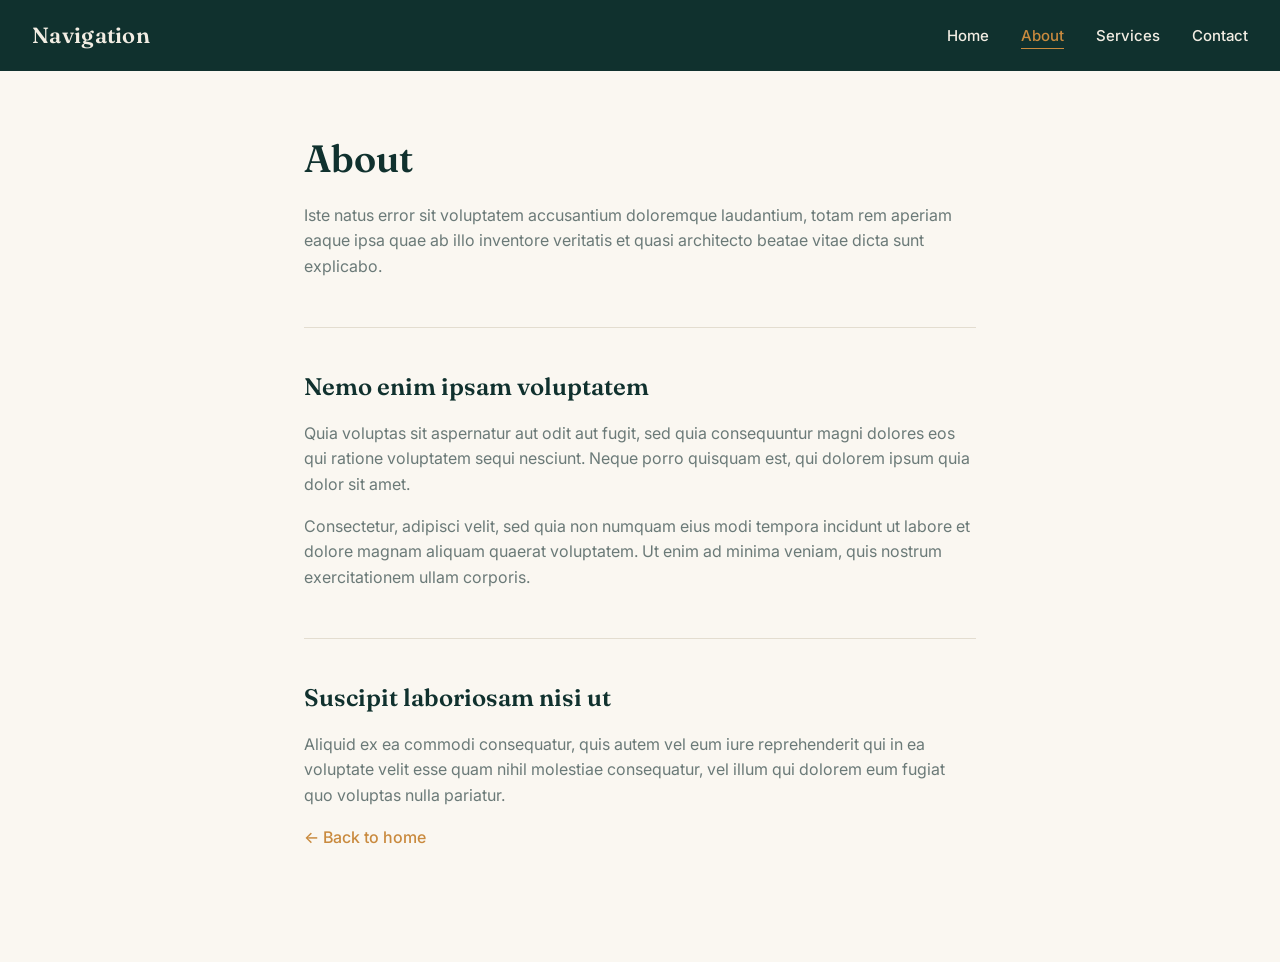
==== about.html @ e1a2c848 "Initial commit" ====
<!DOCTYPE html>
<html lang="en">
<head>
<meta charset="UTF-8">
<meta name="viewport" content="width=device-width, initial-scale=1.0">
<title>Lumen — About</title>
<link rel="preconnect" href="https://fonts.googleapis.com">
<link href="https://fonts.googleapis.com/css2?family=Fraunces:wght@500;600&family=Inter:wght@400;500;600&display=swap" rel="stylesheet">
<link rel="stylesheet" href="style.css">
</head>
<body>

<nav class="navbar">
  <div class="logo">Navigation</div>

  <ul class="nav-menu" id="navMenu">
    <li><a href="index.html" data-page="index">Home</a></li>
    <li><a href="about.html" data-page="about">About</a></li>
    <li><a href="index.html#services">Services</a></li>
    <li><a href="index.html#contact">Contact</a></li>
  </ul>

  <button class="hamburger" id="hamburger" aria-label="Toggle menu">
    <span></span>
    <span></span>
    <span></span>
  </button>
</nav>

<main class="content">

  <section class="hero">
    <h1>About</h1>
    <p>Iste natus error sit voluptatem accusantium doloremque laudantium, totam rem aperiam eaque ipsa quae ab illo inventore veritatis et quasi architecto beatae vitae dicta sunt explicabo.</p>
  </section>

  <section class="content-block">
    <h2>Nemo enim ipsam voluptatem</h2>
    <p>Quia voluptas sit aspernatur aut odit aut fugit, sed quia consequuntur magni dolores eos qui ratione voluptatem sequi nesciunt. Neque porro quisquam est, qui dolorem ipsum quia dolor sit amet.</p>
    <p>Consectetur, adipisci velit, sed quia non numquam eius modi tempora incidunt ut labore et dolore magnam aliquam quaerat voluptatem. Ut enim ad minima veniam, quis nostrum exercitationem ullam corporis.</p>
  </section>

  <section class="content-block">
    <h2>Suscipit laboriosam nisi ut</h2>
    <p>Aliquid ex ea commodi consequatur, quis autem vel eum iure reprehenderit qui in ea voluptate velit esse quam nihil molestiae consequatur, vel illum qui dolorem eum fugiat quo voluptas nulla pariatur.</p>
    <p><a class="text-link" href="index.html">&larr; Back to home</a></p>
  </section>

</main>

<script src="script.js"></script>
</body>
</html>
---- style.css ----
* {
  box-sizing: border-box;
  margin: 0;
  padding: 0;
}

:root {
  --ink: #10312e;
  --bg: #faf7f1;
  --nav-bg: #10312e;
  --nav-text: #f2ede3;
  
  --accent: #c98a3e;
  --muted: #6b7a78;
  --border: #e3ddd0;
}

body {
  font-family: 'Inter', Arial, sans-serif;
  color: var(--ink);
  background: var(--bg);
  line-height: 1.6;
}



.navbar {
  display: flex;
  align-items: center;
  justify-content: space-between;
  padding: 18px 32px;
  background: var(--nav-bg);
}

.logo {
  font-family: 'Fraunces', Georgia, serif;
  font-size: 22px;
  font-weight: 600;
  color: var(--nav-text);
  letter-spacing: 0.3px;
}

.nav-menu {
  display: flex;
  list-style: none;
  gap: 32px;
}

.nav-menu a {
  color: var(--nav-text);
  text-decoration: none;
  font-size: 15px;
  font-weight: 500;
  padding-bottom: 3px;
  border-bottom: 1px solid transparent;
  transition: border-color 0.2s ease, color 0.2s ease;
}

.nav-menu a:hover,
.nav-menu a.active {
  color: var(--accent);
  border-color: var(--accent);
}

.hamburger {
  display: none;
  flex-direction: column;
  gap: 5px;
  background: none;
  border: none;
  cursor: pointer;
  padding: 4px;
}

.hamburger span {
  width: 24px;
  height: 2px;
  background: var(--nav-text);
}




.content {
  max-width: 720px;
  margin: 0 auto;
  padding: 64px 24px 96px;
}

.hero h1 {
  font-family: 'Fraunces', Georgia, serif;
  font-size: 38px;
  font-weight: 600;
  line-height: 1.25;
  margin-bottom: 20px;
}

.hero p,
.content-block p {
  font-size: 16px;
  color: var(--muted);
  margin-bottom: 16px;
}



.content-block {
  margin-top: 48px;
  padding-top: 40px;
  border-top: 1px solid var(--border);
}

.content-block h2 {
  font-family: 'Fraunces', Georgia, serif;
  font-size: 24px;
  font-weight: 600;
  margin-bottom: 14px;
  color: var(--ink);
}

.text-link {
  color: var(--accent);
  font-weight: 500;
  text-decoration: none;
}

.text-link:hover {
  text-decoration: underline;
}






.service-list {
  list-style: none;
  margin-top: 24px;
  display: grid;
  gap: 20px;
}

.service-list h3 {
  font-family: 'Fraunces', Georgia, serif;
  font-size: 17px;
  font-weight: 600;
  margin-bottom: 6px;
  color: var(--ink);
}

.service-list p {
  font-size: 15px;
  margin-bottom: 0;
}




.contact-form {
  margin-top: 28px;
  display: flex;
  flex-direction: column;
  gap: 16px;
  max-width: 480px;
}

.form-row {
  display: flex;
  flex-direction: column;
  gap: 6px;
}

.form-row label {
  font-size: 14px;

  font-weight: 500;
}

.form-row input,
.form-row textarea {
  font-family: 'Inter', Arial, sans-serif;
  font-size: 15px;
  padding: 10px 12px;
  border: 1px solid var(--border);
  border-radius: 6px;
  background: #fff;
  color: var(--ink);
  resize: vertical;
}

.form-row input:focus,
.form-row textarea:focus {
  outline: none;


  border-color: var(--accent);
}

.contact-form button {
  align-self: flex-start;
  padding: 11px 22px;
  background: var(--nav-bg);
  color: var(--nav-text);
  border: none;
  border-radius: 6px;
  font-size: 15px;
  font-weight: 500;
  cursor: pointer;
}

.contact-form button:hover {
  background: var(--accent);
}



@media (max-width: 768px) {
  .nav-menu {
    position: absolute;
    top: 62px;
    left: 0;
    right: 0;


    flex-direction: column;
    background: var(--nav-bg);
    padding: 20px 32px;
    gap: 18px;
    display: none;
  }

  .nav-menu.active {
    display: flex;
  }

  .hamburger {
    display: flex;
  }

  .hero h1 {
    font-size: 30px;
  }
}
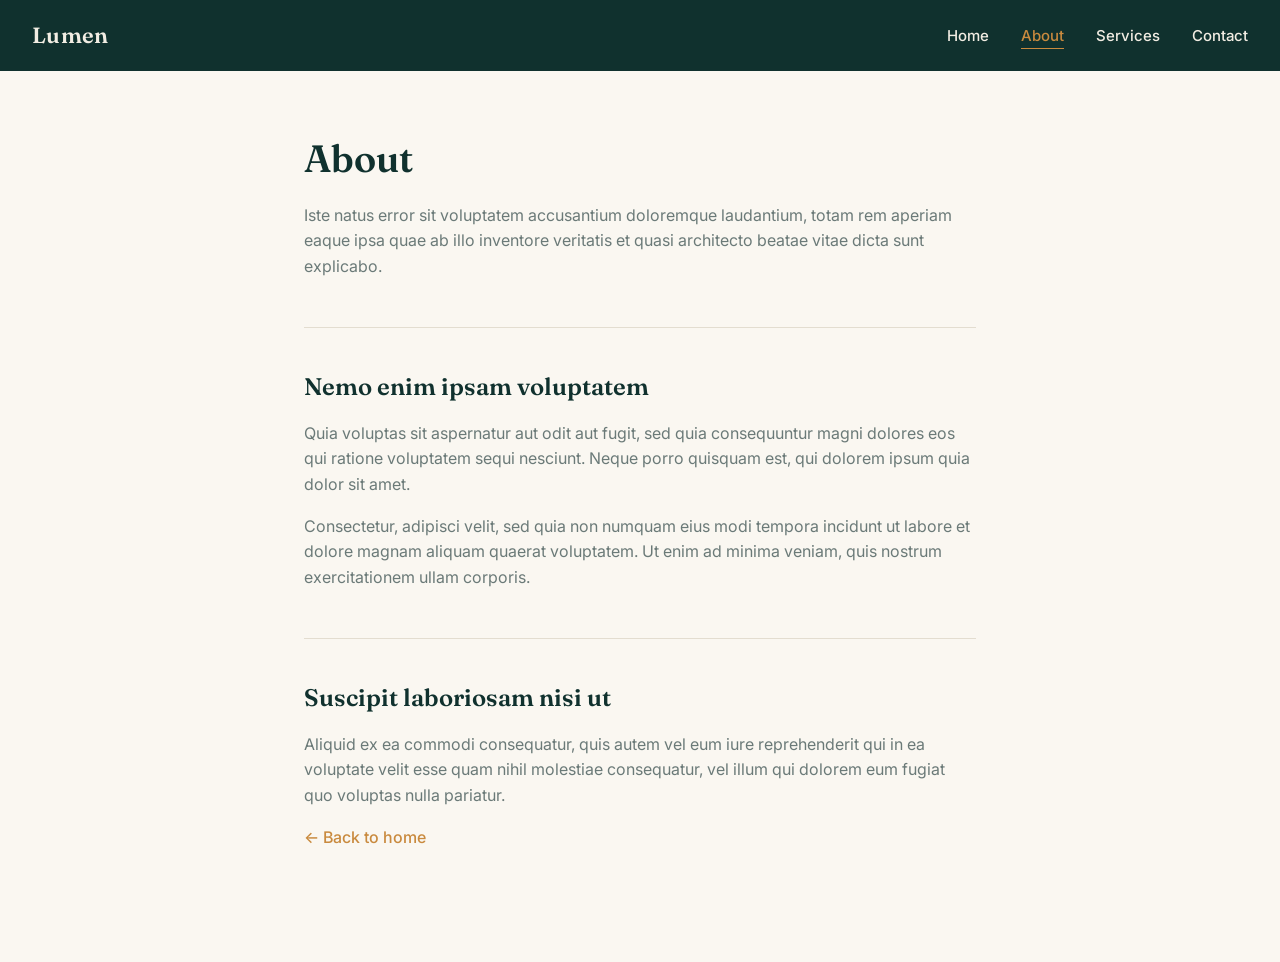
==== commit af96b052: "Hamburger" ====
--- a/about.html
+++ b/about.html
@@ -11,7 +11,7 @@
 <body>
 
 <nav class="navbar">
-  <div class="logo">Navigation</div>
+  <div class="logo">Lumen</div>
 
   <ul class="nav-menu" id="navMenu">
     <li><a href="index.html" data-page="index">Home</a></li>
--- a/style.css
+++ b/style.css
@@ -76,6 +76,19 @@
   width: 24px;
   height: 2px;
   background: var(--nav-text);
+  transition: transform 0.2s ease, opacity 0.2s ease;
+}
+
+.hamburger.open span:nth-child(1) {
+  transform: translateY(7px) rotate(45deg);
+}
+
+.hamburger.open span:nth-child(2) {
+  opacity: 0;
+}
+
+.hamburger.open span:nth-child(3) {
+  transform: translateY(-7px) rotate(-45deg);
 }
 
 
